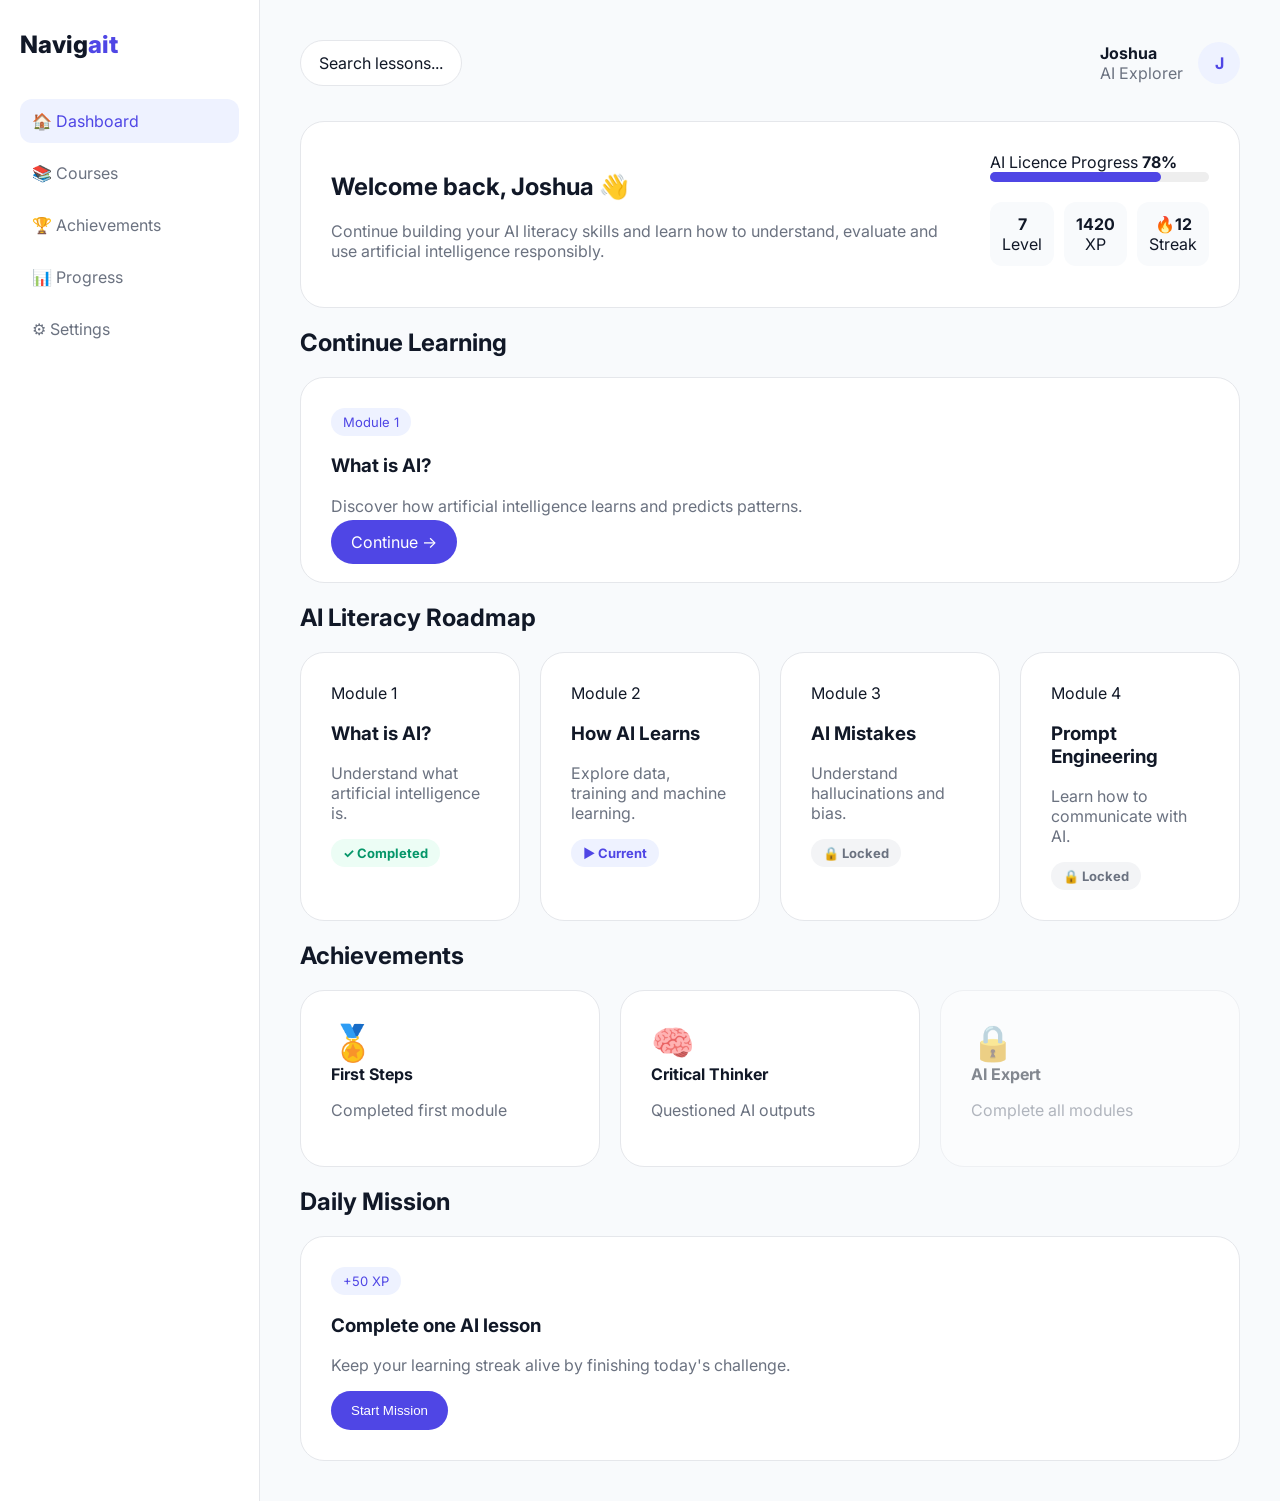
==== dashboard.html @ e2233ab3 "Initial Navigait prototype with AI learning module" ====
<!DOCTYPE html>
<html lang="en">

<head>

<meta charset="UTF-8">
<meta name="viewport" content="width=device-width, initial-scale=1.0">

<title>Navigait Dashboard</title>

<link rel="preconnect" href="https://fonts.googleapis.com">
<link rel="preconnect" href="https://fonts.gstatic.com" crossorigin>

<link href="https://fonts.googleapis.com/css2?family=Inter:wght@400;500;600;700;800&display=swap" rel="stylesheet">

<link rel="stylesheet" href="css/dashboard.css">

</head>


<body>


<div class="dashboard">


<!-- SIDEBAR -->

<aside class="sidebar">


<div class="logo">
Navig<span>ait</span>
</div>


<nav class="menu">

<a class="active">
🏠 Dashboard
</a>

<a>
📚 Courses
</a>

<a>
🏆 Achievements
</a>

<a>
📊 Progress
</a>

<a>
⚙ Settings
</a>

</nav>


</aside>





<!-- MAIN -->

<main class="main">



<header class="topbar">


<div class="search">
Search lessons...
</div>



<div class="profile">


<div>

<strong>Joshua</strong>

<p>
AI Explorer
</p>

</div>


<div class="avatar">
J
</div>


</div>


</header>





<!-- WELCOME -->


<section class="welcome">


<div>

<h1>
Welcome back, Joshua 👋
</h1>


<p>
Continue building your AI literacy skills and learn how to understand, evaluate and use artificial intelligence responsibly.
</p>


</div>



<div class="progress-card">


<div class="progress-title">

<span>
AI Licence Progress
</span>

<strong>
78%
</strong>

</div>



<div class="progress-bar">

<div class="progress-fill"></div>

</div>



<div class="stats">


<div class="stat">

<strong>
7
</strong>

<span>
Level
</span>

</div>


<div class="stat">

<strong>
1420
</strong>

<span>
XP
</span>

</div>


<div class="stat">

<strong>
🔥12
</strong>

<span>
Streak
</span>

</div>


</div>


</div>


</section>





<!-- CONTINUE LEARNING -->


<h2>
Continue Learning
</h2>


<section class="learning-card">


<div>

<span class="tag">
Module 1
</span>


<h3>
What is AI?
</h3>


<p>
Discover how artificial intelligence learns and predicts patterns.
</p>


</div>



<a class="button" href="modules/module1.html">
Continue →
</a>


</section>







<!-- ROADMAP -->


<h2>
AI Literacy Roadmap
</h2>



<section class="roadmap">



<div class="module-card">

<span>
Module 1
</span>

<h3>
What is AI?
</h3>

<p>
Understand what artificial intelligence is.
</p>

<b class="complete">
✓ Completed
</b>

</div>



<div class="module-card">

<span>
Module 2
</span>

<h3>
How AI Learns
</h3>

<p>
Explore data, training and machine learning.
</p>

<b class="current">
▶ Current
</b>

</div>



<div class="module-card">

<span>
Module 3
</span>

<h3>
AI Mistakes
</h3>

<p>
Understand hallucinations and bias.
</p>

<b class="locked">
🔒 Locked
</b>

</div>



<div class="module-card">

<span>
Module 4
</span>

<h3>
Prompt Engineering
</h3>

<p>
Learn how to communicate with AI.
</p>

<b class="locked">
🔒 Locked
</b>

</div>


</section>







<!-- ACHIEVEMENTS -->


<h2>
Achievements
</h2>



<section class="achievements">


<div class="badge-card">

<div class="badge-icon">
🏅
</div>

<strong>
First Steps
</strong>

<p>
Completed first module
</p>

</div>



<div class="badge-card">

<div class="badge-icon">
🧠
</div>

<strong>
Critical Thinker
</strong>

<p>
Questioned AI outputs
</p>

</div>



<div class="badge-card locked-badge">

<div class="badge-icon">
🔒
</div>

<strong>
AI Expert
</strong>

<p>
Complete all modules
</p>

</div>


</section>








<!-- DAILY MISSION -->


<h2>
Daily Mission
</h2>


<section class="mission">


<div>

<span class="tag">
+50 XP
</span>


<h3>
Complete one AI lesson
</h3>


<p>
Keep your learning streak alive by finishing today's challenge.
</p>


</div>


<button>
Start Mission
</button>


</section>





</main>


</div>


<script src="js/dashboard.js"></script>
<script src="js/storage.js"></script>

</body>

</html>
---- css/dashboard.css ----
:root {

--bg:#f8fafc;
--surface:#ffffff;
--text:#111827;
--muted:#6b7280;
--border:#e5e7eb;
--primary:#4f46e5;
--primary-light:#eef2ff;

}


*{
box-sizing:border-box;
}


body{

margin:0;
font-family:Inter,sans-serif;
background:var(--bg);
color:var(--text);

}


.dashboard{

display:grid;
grid-template-columns:260px 1fr;
min-height:100vh;

}


/* SIDEBAR */


.sidebar{

background:white;
border-right:1px solid var(--border);
padding:30px 20px;

}


.logo{

font-size:24px;
font-weight:800;

}


.logo span{

color:var(--primary);

}


.menu{

display:flex;
flex-direction:column;
gap:8px;
margin-top:40px;

}


.menu a{

padding:12px;
border-radius:12px;
color:var(--muted);

}


.menu .active{

background:var(--primary-light);
color:var(--primary);

}



/* MAIN */


.main{

padding:40px;

}


.topbar{

display:flex;
justify-content:space-between;
margin-bottom:35px;

}


.search{

background:white;
border:1px solid var(--border);
padding:12px 18px;
border-radius:999px;

}


.profile{

display:flex;
align-items:center;
gap:15px;

}


.profile p{

margin:0;
color:var(--muted);

}


.avatar{

height:42px;
width:42px;
border-radius:50%;
background:var(--primary-light);
color:var(--primary);
display:flex;
align-items:center;
justify-content:center;
font-weight:700;

}



/* CARDS */


.welcome,
.learning-card,
.module-card,
.badge-card,
.mission{

background:white;
border:1px solid var(--border);
border-radius:24px;
padding:30px;

}



.welcome{

display:flex;
justify-content:space-between;
gap:30px;

}


.welcome p,
.learning-card p,
.module-card p,
.badge-card p,
.mission p{

color:var(--muted);

}



.progress-card{

width:300px;

}


.progress-bar{

height:10px;
background:#eee;
border-radius:20px;

}


.progress-fill{

height:100%;
width:78%;
background:var(--primary);
border-radius:20px;

}



.stats{

display:flex;
gap:10px;
margin-top:20px;

}


.stat{

background:var(--bg);
padding:12px;
border-radius:12px;
text-align:center;
flex:1;

}



/* MODULES */


.roadmap,
.achievements{

display:grid;
grid-template-columns:repeat(auto-fit,minmax(220px,1fr));
gap:20px;

}



.complete,
.current,
.locked,
.tag{

display:inline-block;
padding:6px 12px;
border-radius:999px;
font-size:13px;

}


.complete{

background:#ecfdf5;
color:#059669;

}


.current,
.tag{

background:var(--primary-light);
color:var(--primary);

}


.locked{

background:#f3f4f6;
color:var(--muted);

}



/* BUTTONS */


.button,
.mission button{

background:var(--primary);
color:white;
border:none;
padding:12px 20px;
border-radius:999px;
text-decoration:none;
cursor:pointer;

}



/* ACHIEVEMENTS */


.badge-icon{

font-size:35px;

}


.locked-badge{

opacity:.5;

}




@media(max-width:900px){

.dashboard{

grid-template-columns:1fr;

}


.sidebar{

display:none;

}


.main{

padding:20px;

}


.welcome{

flex-direction:column;

}

}
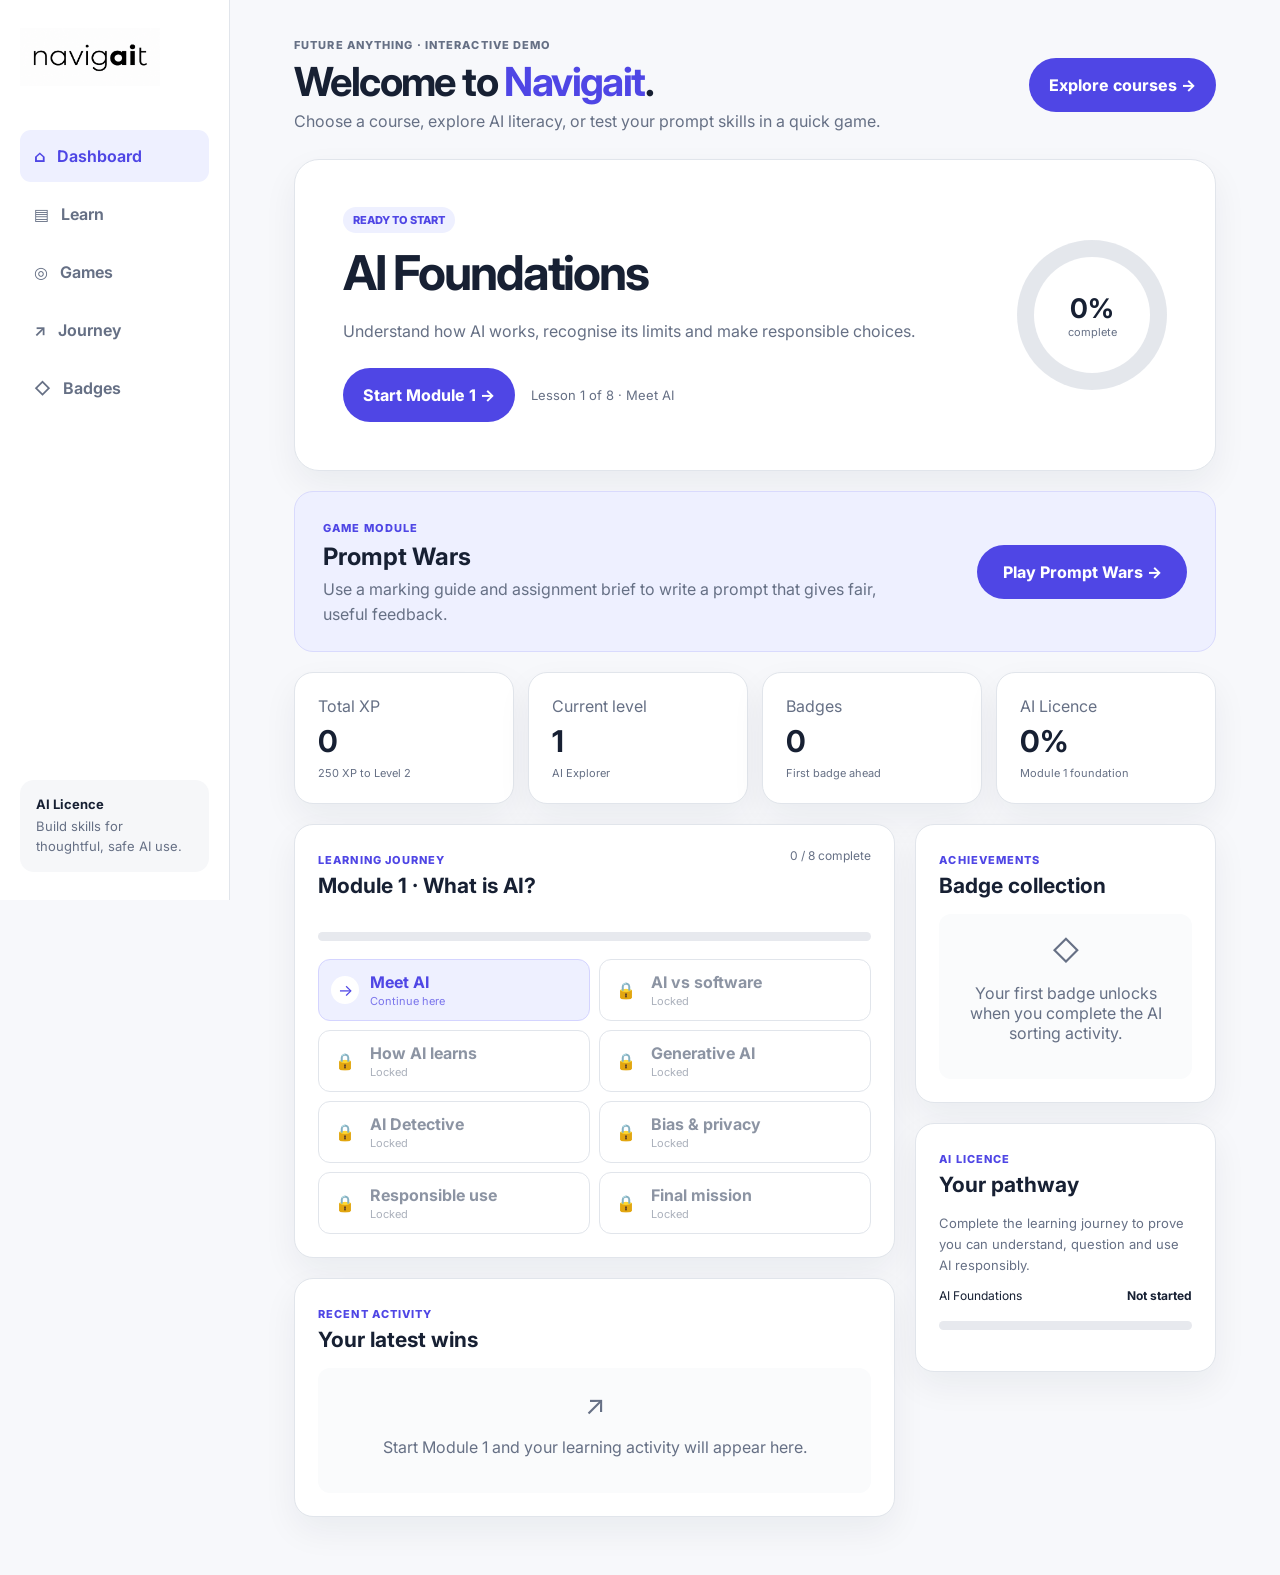
==== commit 90ea163b: "Polish Navigait learning hub and add Prompt Wars" ====
--- a/dashboard.html
+++ b/dashboard.html
@@ -1,492 +1,9 @@
-<!DOCTYPE html>
-<html lang="en">
-
-<head>
-
-<meta charset="UTF-8">
-<meta name="viewport" content="width=device-width, initial-scale=1.0">
-
-<title>Navigait Dashboard</title>
-
-<link rel="preconnect" href="https://fonts.googleapis.com">
-<link rel="preconnect" href="https://fonts.gstatic.com" crossorigin>
-
-<link href="https://fonts.googleapis.com/css2?family=Inter:wght@400;500;600;700;800&display=swap" rel="stylesheet">
-
-<link rel="stylesheet" href="css/dashboard.css">
-
-</head>
-
-
-<body>
-
-
-<div class="dashboard">
-
-
-<!-- SIDEBAR -->
-
-<aside class="sidebar">
-
-
-<div class="logo">
-Navig<span>ait</span>
-</div>
-
-
-<nav class="menu">
-
-<a class="active">
-🏠 Dashboard
-</a>
-
-<a>
-📚 Courses
-</a>
-
-<a>
-🏆 Achievements
-</a>
-
-<a>
-📊 Progress
-</a>
-
-<a>
-⚙ Settings
-</a>
-
-</nav>
-
-
-</aside>
-
-
-
-
-
-<!-- MAIN -->
-
-<main class="main">
-
-
-
-<header class="topbar">
-
-
-<div class="search">
-Search lessons...
-</div>
-
-
-
-<div class="profile">
-
-
-<div>
-
-<strong>Joshua</strong>
-
-<p>
-AI Explorer
-</p>
-
-</div>
-
-
-<div class="avatar">
-J
-</div>
-
-
-</div>
-
-
-</header>
-
-
-
-
-
-<!-- WELCOME -->
-
-
-<section class="welcome">
-
-
-<div>
-
-<h1>
-Welcome back, Joshua 👋
-</h1>
-
-
-<p>
-Continue building your AI literacy skills and learn how to understand, evaluate and use artificial intelligence responsibly.
-</p>
-
-
-</div>
-
-
-
-<div class="progress-card">
-
-
-<div class="progress-title">
-
-<span>
-AI Licence Progress
-</span>
-
-<strong>
-78%
-</strong>
-
-</div>
-
-
-
-<div class="progress-bar">
-
-<div class="progress-fill"></div>
-
-</div>
-
-
-
-<div class="stats">
-
-
-<div class="stat">
-
-<strong>
-7
-</strong>
-
-<span>
-Level
-</span>
-
-</div>
-
-
-<div class="stat">
-
-<strong>
-1420
-</strong>
-
-<span>
-XP
-</span>
-
-</div>
-
-
-<div class="stat">
-
-<strong>
-🔥12
-</strong>
-
-<span>
-Streak
-</span>
-
-</div>
-
-
-</div>
-
-
-</div>
-
-
-</section>
-
-
-
-
-
-<!-- CONTINUE LEARNING -->
-
-
-<h2>
-Continue Learning
-</h2>
-
-
-<section class="learning-card">
-
-
-<div>
-
-<span class="tag">
-Module 1
-</span>
-
-
-<h3>
-What is AI?
-</h3>
-
-
-<p>
-Discover how artificial intelligence learns and predicts patterns.
-</p>
-
-
-</div>
-
-
-
-<a class="button" href="modules/module1.html">
-Continue →
-</a>
-
-
-</section>
-
-
-
-
-
-
-
-<!-- ROADMAP -->
-
-
-<h2>
-AI Literacy Roadmap
-</h2>
-
-
-
-<section class="roadmap">
-
-
-
-<div class="module-card">
-
-<span>
-Module 1
-</span>
-
-<h3>
-What is AI?
-</h3>
-
-<p>
-Understand what artificial intelligence is.
-</p>
-
-<b class="complete">
-✓ Completed
-</b>
-
-</div>
-
-
-
-<div class="module-card">
-
-<span>
-Module 2
-</span>
-
-<h3>
-How AI Learns
-</h3>
-
-<p>
-Explore data, training and machine learning.
-</p>
-
-<b class="current">
-▶ Current
-</b>
-
-</div>
-
-
-
-<div class="module-card">
-
-<span>
-Module 3
-</span>
-
-<h3>
-AI Mistakes
-</h3>
-
-<p>
-Understand hallucinations and bias.
-</p>
-
-<b class="locked">
-🔒 Locked
-</b>
-
-</div>
-
-
-
-<div class="module-card">
-
-<span>
-Module 4
-</span>
-
-<h3>
-Prompt Engineering
-</h3>
-
-<p>
-Learn how to communicate with AI.
-</p>
-
-<b class="locked">
-🔒 Locked
-</b>
-
-</div>
-
-
-</section>
-
-
-
-
-
-
-
-<!-- ACHIEVEMENTS -->
-
-
-<h2>
-Achievements
-</h2>
-
-
-
-<section class="achievements">
-
-
-<div class="badge-card">
-
-<div class="badge-icon">
-🏅
-</div>
-
-<strong>
-First Steps
-</strong>
-
-<p>
-Completed first module
-</p>
-
-</div>
-
-
-
-<div class="badge-card">
-
-<div class="badge-icon">
-🧠
-</div>
-
-<strong>
-Critical Thinker
-</strong>
-
-<p>
-Questioned AI outputs
-</p>
-
-</div>
-
-
-
-<div class="badge-card locked-badge">
-
-<div class="badge-icon">
-🔒
-</div>
-
-<strong>
-AI Expert
-</strong>
-
-<p>
-Complete all modules
-</p>
-
-</div>
-
-
-</section>
-
-
-
-
-
-
-
-
-<!-- DAILY MISSION -->
-
-
-<h2>
-Daily Mission
-</h2>
-
-
-<section class="mission">
-
-
-<div>
-
-<span class="tag">
-+50 XP
-</span>
-
-
-<h3>
-Complete one AI lesson
-</h3>
-
-
-<p>
-Keep your learning streak alive by finishing today's challenge.
-</p>
-
-
-</div>
-
-
-<button>
-Start Mission
-</button>
-
-
-</section>
-
-
-
-
-
-</main>
-
-
-</div>
-
-
-<script src="js/dashboard.js"></script>
-<script src="js/storage.js"></script>
-
-</body>
-
-</html>+<!doctype html><html lang="en"><head><meta charset="utf-8"><meta name="viewport" content="width=device-width,initial-scale=1"><title>Navigait | Learning Hub</title><link rel="icon" href="logo.png"><link rel="preconnect" href="https://fonts.googleapis.com"><link rel="preconnect" href="https://fonts.gstatic.com" crossorigin><link href="https://fonts.googleapis.com/css2?family=Inter:wght@400;500;600;700;800&display=swap" rel="stylesheet"><link rel="stylesheet" href="css/dashboard.css"></head>
+<body class="expo-dashboard"><a class="skip-link" href="#main">Skip to dashboard</a><aside class="sidebar"><a href="index.html" class="logo"><img src="logo.png" alt="Navigait"></a><nav aria-label="Main navigation"><a class="active" href="dashboard.html">⌂ <span>Dashboard</span></a><a href="modules/module1.html">▤ <span>Learn</span></a><a href="modules/prompt-wars.html">◎ <span>Games</span></a><a href="#journey">↗ <span>Journey</span></a><a href="#achievements">◇ <span>Badges</span></a></nav><div class="sidebar-note"><strong>AI Licence</strong><span>Build skills for thoughtful, safe AI use.</span></div></aside>
+<main class="main" id="main"><header class="topbar"><div><p class="eyebrow">FUTURE ANYTHING · INTERACTIVE DEMO</p><h1>Welcome to <span>Navigait</span>.</h1><p>Choose a course, explore AI literacy, or test your prompt skills in a quick game.</p></div><button id="continueTop" class="primary-btn">Explore courses →</button></header>
+<section class="hero-card enter"><div><span class="status-pill" id="moduleStatus">IN PROGRESS</span><h2 id="heroTitle">AI Foundations</h2><p id="heroDescription">Understand how AI works, recognise its limits and make responsible choices.</p><div class="hero-actions"><button id="continueHero" class="primary-btn">Start Module 1 →</button><span id="currentLesson">Lesson 1 of 8</span></div></div><div class="ring" id="progressRing"><div><strong id="moduleProgress">0%</strong><span>complete</span></div></div></section>
+<section class="game-module enter"><div><span class="eyebrow">GAME MODULE</span><h2>Prompt Wars</h2><p>Use a marking guide and assignment brief to write a prompt that gives fair, useful feedback.</p></div><a class="primary-btn" href="modules/prompt-wars.html">Play Prompt Wars →</a></section>
+<section class="stats enter"><article><span>Total XP</span><strong id="xp">0</strong><small id="nextLevel">250 XP to Level 2</small></article><article><span>Current level</span><strong id="level">1</strong><small>AI Explorer</small></article><article><span>Badges</span><strong id="badgeCount">0</strong><small id="badgeSummary">First badge ahead</small></article><article><span>AI Licence</span><strong id="licencePercent">0%</strong><small>Module 1 foundation</small></article></section>
+<div class="dashboard-grid"><div><section class="card enter" id="journey"><div class="card-heading"><div><span class="eyebrow">LEARNING JOURNEY</span><h2>Module 1 · What is AI?</h2></div><span id="sectionsComplete">0 / 8 complete</span></div><div class="progress"><span id="progressFill"></span></div><div id="learningPath" class="learning-path"></div></section><section class="card enter"><div class="card-heading"><div><span class="eyebrow">RECENT ACTIVITY</span><h2>Your latest wins</h2></div></div><div id="recentActivity"></div></section></div>
+<div><section class="card enter" id="achievements"><span class="eyebrow">ACHIEVEMENTS</span><h2>Badge collection</h2><div id="achievementList" class="badges"></div></section><section class="card licence-card enter"><span class="eyebrow">AI LICENCE</span><h2>Your pathway</h2><p>Complete the learning journey to prove you can understand, question and use AI responsibly.</p><div class="licence-row"><span>AI Foundations</span><strong id="licenceState">Not started</strong></div><div class="progress"><span id="licenceFill"></span></div></section><section class="card developer-card enter" hidden><span class="eyebrow">PROTOTYPE CONTROLS</span><h2>Testing</h2><button id="resetAll" class="text-btn">Reset Entire Prototype</button><p class="small">Module-only reset is available inside Module 1.</p></section></div></div></main>
+<dialog id="resetAllDialog"><h2>Reset the entire prototype?</h2><p>This permanently clears all locally saved XP, badges, activity and responses on this browser.</p><div><button id="cancelResetAll">Cancel</button><button id="confirmResetAll" class="danger-btn">Reset everything</button></div></dialog><script src="js/storage.js"></script><script src="js/dashboard.js"></script></body></html>
--- a/css/dashboard.css
+++ b/css/dashboard.css
@@ -1,361 +1,6 @@
-:root {
-
---bg:#f8fafc;
---surface:#ffffff;
---text:#111827;
---muted:#6b7280;
---border:#e5e7eb;
---primary:#4f46e5;
---primary-light:#eef2ff;
-
-}
-
-
-*{
-box-sizing:border-box;
-}
-
-
-body{
-
-margin:0;
-font-family:Inter,sans-serif;
-background:var(--bg);
-color:var(--text);
-
-}
-
-
-.dashboard{
-
-display:grid;
-grid-template-columns:260px 1fr;
-min-height:100vh;
-
-}
-
-
-/* SIDEBAR */
-
-
-.sidebar{
-
-background:white;
-border-right:1px solid var(--border);
-padding:30px 20px;
-
-}
-
-
-.logo{
-
-font-size:24px;
-font-weight:800;
-
-}
-
-
-.logo span{
-
-color:var(--primary);
-
-}
-
-
-.menu{
-
-display:flex;
-flex-direction:column;
-gap:8px;
-margin-top:40px;
-
-}
-
-
-.menu a{
-
-padding:12px;
-border-radius:12px;
-color:var(--muted);
-
-}
-
-
-.menu .active{
-
-background:var(--primary-light);
-color:var(--primary);
-
-}
-
-
-
-/* MAIN */
-
-
-.main{
-
-padding:40px;
-
-}
-
-
-.topbar{
-
-display:flex;
-justify-content:space-between;
-margin-bottom:35px;
-
-}
-
-
-.search{
-
-background:white;
-border:1px solid var(--border);
-padding:12px 18px;
-border-radius:999px;
-
-}
-
-
-.profile{
-
-display:flex;
-align-items:center;
-gap:15px;
-
-}
-
-
-.profile p{
-
-margin:0;
-color:var(--muted);
-
-}
-
-
-.avatar{
-
-height:42px;
-width:42px;
-border-radius:50%;
-background:var(--primary-light);
-color:var(--primary);
-display:flex;
-align-items:center;
-justify-content:center;
-font-weight:700;
-
-}
-
-
-
-/* CARDS */
-
-
-.welcome,
-.learning-card,
-.module-card,
-.badge-card,
-.mission{
-
-background:white;
-border:1px solid var(--border);
-border-radius:24px;
-padding:30px;
-
-}
-
-
-
-.welcome{
-
-display:flex;
-justify-content:space-between;
-gap:30px;
-
-}
-
-
-.welcome p,
-.learning-card p,
-.module-card p,
-.badge-card p,
-.mission p{
-
-color:var(--muted);
-
-}
-
-
-
-.progress-card{
-
-width:300px;
-
-}
-
-
-.progress-bar{
-
-height:10px;
-background:#eee;
-border-radius:20px;
-
-}
-
-
-.progress-fill{
-
-height:100%;
-width:78%;
-background:var(--primary);
-border-radius:20px;
-
-}
-
-
-
-.stats{
-
-display:flex;
-gap:10px;
-margin-top:20px;
-
-}
-
-
-.stat{
-
-background:var(--bg);
-padding:12px;
-border-radius:12px;
-text-align:center;
-flex:1;
-
-}
-
-
-
-/* MODULES */
-
-
-.roadmap,
-.achievements{
-
-display:grid;
-grid-template-columns:repeat(auto-fit,minmax(220px,1fr));
-gap:20px;
-
-}
-
-
-
-.complete,
-.current,
-.locked,
-.tag{
-
-display:inline-block;
-padding:6px 12px;
-border-radius:999px;
-font-size:13px;
-
-}
-
-
-.complete{
-
-background:#ecfdf5;
-color:#059669;
-
-}
-
-
-.current,
-.tag{
-
-background:var(--primary-light);
-color:var(--primary);
-
-}
-
-
-.locked{
-
-background:#f3f4f6;
-color:var(--muted);
-
-}
-
-
-
-/* BUTTONS */
-
-
-.button,
-.mission button{
-
-background:var(--primary);
-color:white;
-border:none;
-padding:12px 20px;
-border-radius:999px;
-text-decoration:none;
-cursor:pointer;
-
-}
-
-
-
-/* ACHIEVEMENTS */
-
-
-.badge-icon{
-
-font-size:35px;
-
-}
-
-
-.locked-badge{
-
-opacity:.5;
-
-}
-
-
-
-
-@media(max-width:900px){
-
-.dashboard{
-
-grid-template-columns:1fr;
-
-}
-
-
-.sidebar{
-
-display:none;
-
-}
-
-
-.main{
-
-padding:20px;
-
-}
-
-
-.welcome{
-
-flex-direction:column;
-
-}
-
-}+:root{--bg:#f7f8fb;--surface:#fff;--text:#172033;--muted:#667085;--border:#e1e5eb;--primary:#4f46e5;--primary-soft:#eef0ff;--success:#147a50;--success-soft:#eaf8f1;--shadow:0 14px 35px rgba(23,32,51,.06)}*{box-sizing:border-box}html{scroll-behavior:smooth}body{margin:0;background:var(--bg);color:var(--text);font-family:Inter,system-ui,sans-serif}button{font:inherit}.skip-link{position:fixed;top:-60px;left:12px;background:var(--text);color:#fff;padding:10px;z-index:100}.skip-link:focus{top:12px}.sidebar{position:fixed;inset:0 auto 0 0;width:230px;padding:28px 20px;background:#fff;border-right:1px solid var(--border);display:flex;flex-direction:column;z-index:20}.logo img{width:140px}.sidebar nav{display:grid;gap:6px;margin-top:40px}.sidebar nav a{display:flex;gap:12px;padding:12px 14px;border-radius:11px;text-decoration:none;color:var(--muted);font-weight:650}.sidebar nav a:hover,.sidebar nav a.active{background:var(--primary-soft);color:var(--primary)}.sidebar-note{margin-top:auto;padding:16px;background:#f6f7f9;border-radius:14px;font-size:13px}.sidebar-note strong,.sidebar-note span{display:block}.sidebar-note span{color:var(--muted);margin-top:5px;line-height:1.5}.main{margin-left:230px;max-width:1500px;padding:38px clamp(24px,5vw,68px)}.topbar{display:flex;justify-content:space-between;gap:30px;align-items:center;margin-bottom:28px}.eyebrow{color:var(--primary);font-size:11px;font-weight:800;letter-spacing:.1em}.topbar h1{font-size:clamp(29px,4vw,40px);letter-spacing:-.04em;margin:5px 0}.topbar p{margin:0;color:var(--muted)}.primary-btn{border:0;border-radius:99px;background:var(--primary);color:#fff;padding:13px 20px;font-weight:750;cursor:pointer;white-space:nowrap}.primary-btn:hover{transform:translateY(-2px);box-shadow:0 9px 22px rgba(79,70,229,.22)}button:focus-visible,a:focus-visible{outline:3px solid rgba(79,70,229,.3);outline-offset:2px}.hero-card{padding:clamp(28px,5vw,48px);border:1px solid var(--border);border-radius:25px;background:#fff;box-shadow:var(--shadow);display:grid;grid-template-columns:1fr auto;align-items:center;gap:30px}.hero-card h2{font-size:clamp(31px,5vw,48px);letter-spacing:-.045em;margin:15px 0 7px}.hero-card p{color:var(--muted);max-width:650px;line-height:1.65}.status-pill{padding:6px 10px;border-radius:99px;background:var(--primary-soft);color:var(--primary);font-size:11px;font-weight:800}.hero-actions{display:flex;align-items:center;gap:16px;margin-top:24px}.hero-actions span{color:var(--muted);font-size:13px}.ring{width:150px;height:150px;border-radius:50%;display:grid;place-items:center;background:conic-gradient(var(--primary) 0,#e4e7ec 0)}.ring>div{width:116px;height:116px;border-radius:50%;background:#fff;display:grid;place-content:center;text-align:center}.ring strong{font-size:27px}.ring span{font-size:11px;color:var(--muted)}.stats{display:grid;grid-template-columns:repeat(4,1fr);gap:14px;margin:20px 0}.stats article,.card{padding:23px;border:1px solid var(--border);border-radius:19px;background:#fff;box-shadow:var(--shadow)}.stats span,.stats small{display:block;color:var(--muted)}.stats strong{display:block;font-size:30px;margin:7px 0}.stats small{font-size:11px}.dashboard-grid{display:grid;grid-template-columns:minmax(0,2fr) minmax(275px,1fr);gap:20px}.card{margin-bottom:20px}.card h2{margin:5px 0 16px;font-size:21px}.card-heading{display:flex;justify-content:space-between;gap:20px;align-items:flex-start}.card-heading>span{color:var(--muted);font-size:12px}.progress{height:9px;background:#e7e9ee;border-radius:99px;overflow:hidden;margin:18px 0}.progress span{display:block;width:0;height:100%;background:var(--primary);transition:width .8s ease}.learning-path{display:grid;grid-template-columns:1fr 1fr;gap:9px}.journey-item{display:flex;align-items:center;gap:11px;padding:12px;border:1px solid var(--border);border-radius:12px;text-decoration:none;color:var(--text)}.journey-item.complete{background:var(--success-soft);color:var(--success);border-color:#c4e5d4}.journey-item.current{background:var(--primary-soft);color:var(--primary);border-color:#d4d4ff}.journey-item.locked{color:#8c94a3}.journey-state{width:28px;height:28px;border-radius:50%;background:#fff;display:grid;place-items:center}.journey-item strong,.journey-item small{display:block}.journey-item small{font-size:11px;margin-top:2px;opacity:.72}.activity-item{display:flex;gap:12px;padding:14px 0;border-bottom:1px solid var(--border)}.activity-item:last-child{border:0}.activity-icon{width:34px;height:34px;display:grid;place-items:center;border-radius:10px;background:var(--primary-soft);color:var(--primary);font-weight:800}.activity-item strong,.activity-item small{display:block}.activity-item small{margin-top:4px;color:var(--muted);font-size:11px}.badges{display:grid;gap:9px}.badge{padding:12px;border-radius:11px;background:var(--primary-soft);color:var(--primary);display:flex;gap:9px}.empty{text-align:center;padding:20px;color:var(--muted);background:#fafbfc;border-radius:12px}.empty>span{font-size:27px}.licence-card p,.small{color:var(--muted);font-size:13px;line-height:1.6}.licence-row{display:flex;justify-content:space-between;font-size:12px}.text-btn{border:1px solid var(--border);background:#fff;border-radius:9px;padding:9px 13px;cursor:pointer}.enter{opacity:0;transform:translateY(9px);transition:.45s ease}.ready .enter{opacity:1;transform:none}dialog{max-width:440px;border:1px solid var(--border);border-radius:17px;padding:25px;color:var(--text)}dialog::backdrop{background:rgba(23,32,51,.4)}dialog div{display:flex;justify-content:flex-end;gap:9px}dialog button{padding:10px 15px;border:1px solid var(--border);background:#fff;border-radius:9px}.danger-btn{background:#b42318!important;color:#fff;border:0!important}
+@media(max-width:950px){.sidebar{width:76px;padding:24px 11px}.logo img{display:none}.sidebar nav a{justify-content:center;font-size:20px}.sidebar nav span,.sidebar-note{display:none}.main{margin-left:76px;padding:28px 24px}.dashboard-grid{grid-template-columns:1fr}.stats{grid-template-columns:1fr 1fr}}
+@media(max-width:600px){.sidebar{position:static;width:auto;height:58px;padding:8px 14px;display:flex;flex-direction:row;align-items:center}.logo img{display:block;width:105px}.sidebar nav{margin:0 0 0 auto;display:flex}.sidebar nav a{padding:8px}.sidebar nav a:nth-child(n+3){display:none}.main{margin:0;padding:20px 14px}.topbar{align-items:flex-start}.topbar .primary-btn{display:none}.hero-card{grid-template-columns:1fr}.ring{width:118px;height:118px}.ring>div{width:91px;height:91px}.hero-actions{align-items:flex-start;flex-direction:column}.stats,.learning-path{grid-template-columns:1fr}.card-heading{display:block}}
+@media(prefers-reduced-motion:reduce){*{transition:none!important}}
+.expo-dashboard .sidebar nav a{min-height:52px;align-items:center}.expo-dashboard .primary-btn{min-height:54px;display:inline-flex;align-items:center;justify-content:center}.expo-dashboard .game-module .primary-btn{min-width:210px}.expo-dashboard .topbar h1 span{color:var(--primary)}
+.game-module{display:flex;justify-content:space-between;align-items:center;gap:24px;margin:20px 0;padding:24px 28px;border:1px solid #d9dafd;border-radius:19px;background:var(--primary-soft)}.game-module h2{margin:6px 0;font-size:24px}.game-module p{max-width:600px;margin:0;color:var(--muted);line-height:1.55}.game-module .primary-btn{text-decoration:none}@media(max-width:600px){.game-module{align-items:flex-start;flex-direction:column}}
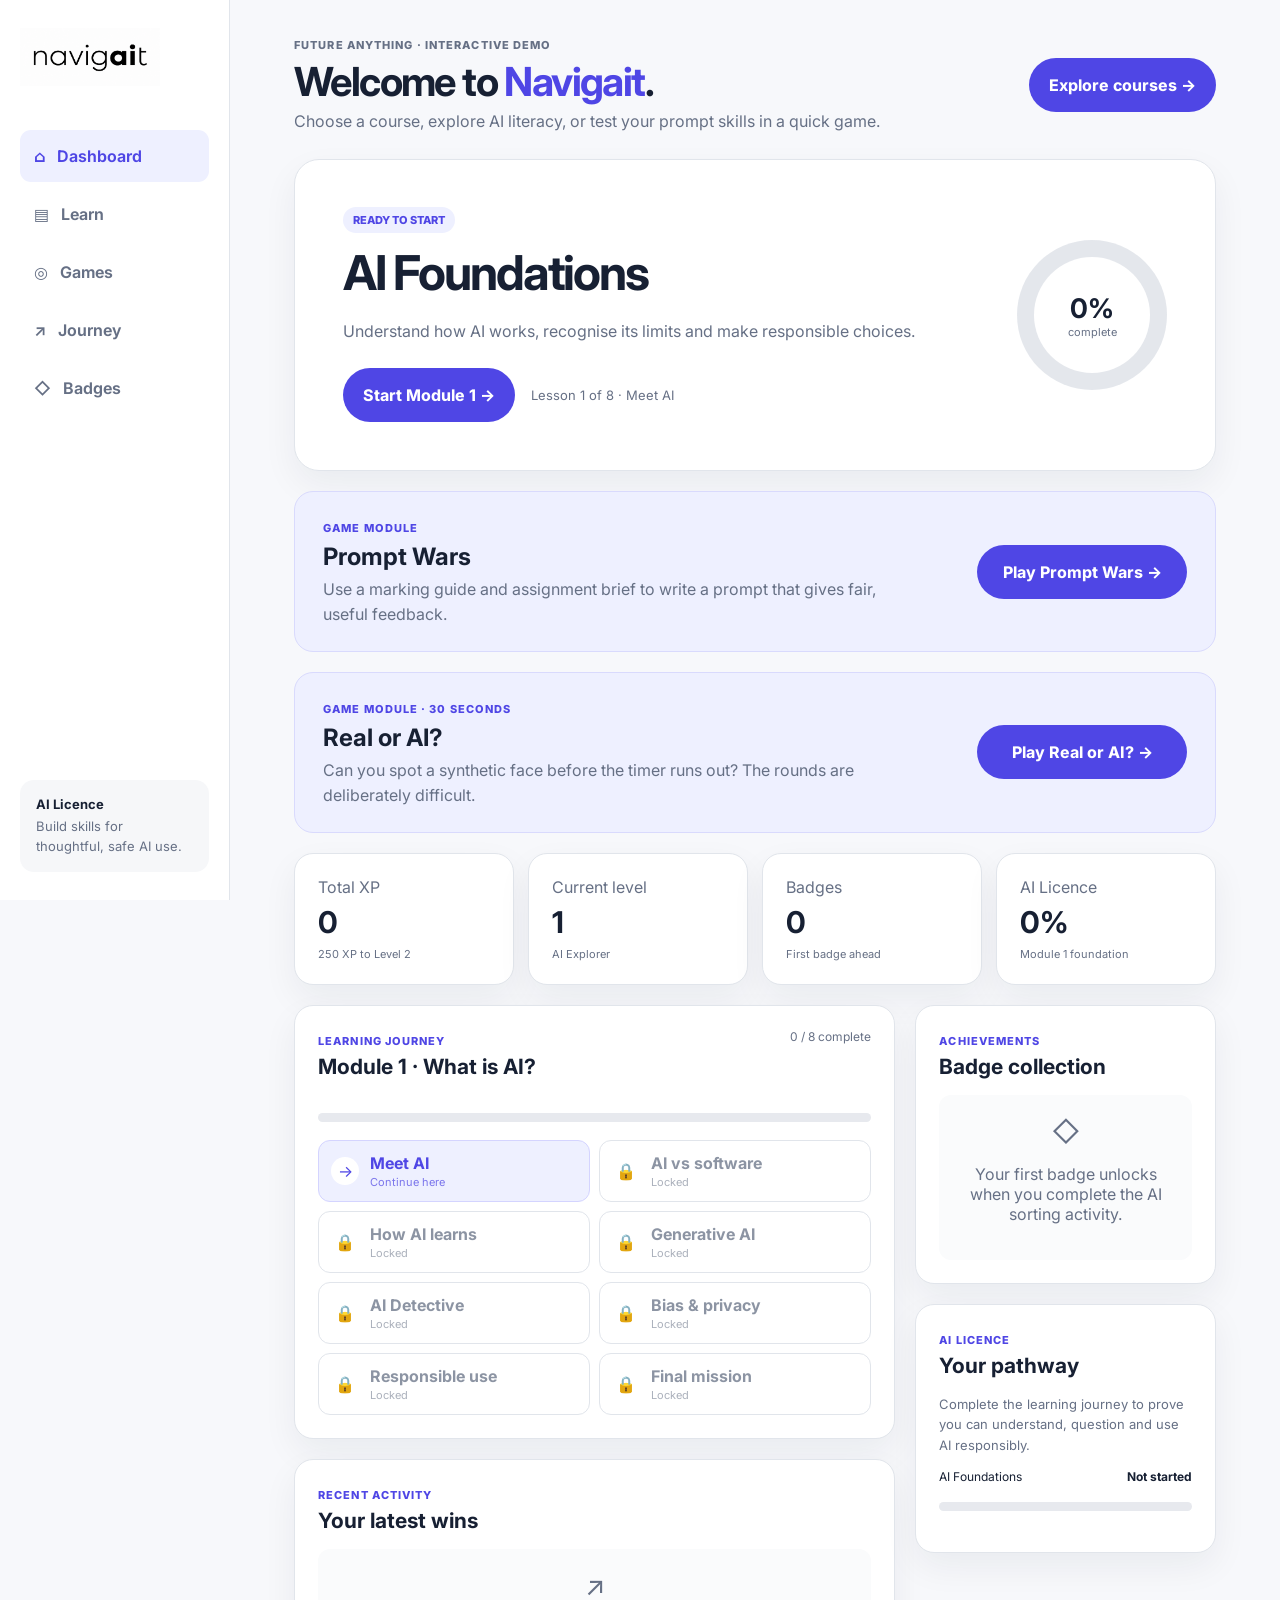
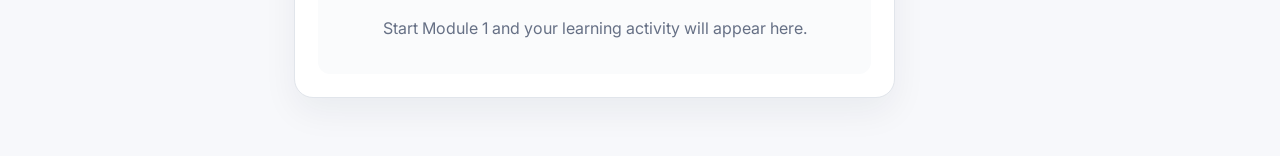
==== commit 9cee4b3c: "Add Real or AI image challenge" ====
--- a/dashboard.html
+++ b/dashboard.html
@@ -3,6 +3,7 @@
 <main class="main" id="main"><header class="topbar"><div><p class="eyebrow">FUTURE ANYTHING · INTERACTIVE DEMO</p><h1>Welcome to <span>Navigait</span>.</h1><p>Choose a course, explore AI literacy, or test your prompt skills in a quick game.</p></div><button id="continueTop" class="primary-btn">Explore courses →</button></header>
 <section class="hero-card enter"><div><span class="status-pill" id="moduleStatus">IN PROGRESS</span><h2 id="heroTitle">AI Foundations</h2><p id="heroDescription">Understand how AI works, recognise its limits and make responsible choices.</p><div class="hero-actions"><button id="continueHero" class="primary-btn">Start Module 1 →</button><span id="currentLesson">Lesson 1 of 8</span></div></div><div class="ring" id="progressRing"><div><strong id="moduleProgress">0%</strong><span>complete</span></div></div></section>
 <section class="game-module enter"><div><span class="eyebrow">GAME MODULE</span><h2>Prompt Wars</h2><p>Use a marking guide and assignment brief to write a prompt that gives fair, useful feedback.</p></div><a class="primary-btn" href="modules/prompt-wars.html">Play Prompt Wars →</a></section>
+<section class="game-module enter"><div><span class="eyebrow">GAME MODULE · 30 SECONDS</span><h2>Real or AI?</h2><p>Can you spot a synthetic face before the timer runs out? The rounds are deliberately difficult.</p></div><a class="primary-btn" href="modules/real-or-ai.html">Play Real or AI? →</a></section>
 <section class="stats enter"><article><span>Total XP</span><strong id="xp">0</strong><small id="nextLevel">250 XP to Level 2</small></article><article><span>Current level</span><strong id="level">1</strong><small>AI Explorer</small></article><article><span>Badges</span><strong id="badgeCount">0</strong><small id="badgeSummary">First badge ahead</small></article><article><span>AI Licence</span><strong id="licencePercent">0%</strong><small>Module 1 foundation</small></article></section>
 <div class="dashboard-grid"><div><section class="card enter" id="journey"><div class="card-heading"><div><span class="eyebrow">LEARNING JOURNEY</span><h2>Module 1 · What is AI?</h2></div><span id="sectionsComplete">0 / 8 complete</span></div><div class="progress"><span id="progressFill"></span></div><div id="learningPath" class="learning-path"></div></section><section class="card enter"><div class="card-heading"><div><span class="eyebrow">RECENT ACTIVITY</span><h2>Your latest wins</h2></div></div><div id="recentActivity"></div></section></div>
 <div><section class="card enter" id="achievements"><span class="eyebrow">ACHIEVEMENTS</span><h2>Badge collection</h2><div id="achievementList" class="badges"></div></section><section class="card licence-card enter"><span class="eyebrow">AI LICENCE</span><h2>Your pathway</h2><p>Complete the learning journey to prove you can understand, question and use AI responsibly.</p><div class="licence-row"><span>AI Foundations</span><strong id="licenceState">Not started</strong></div><div class="progress"><span id="licenceFill"></span></div></section><section class="card developer-card enter" hidden><span class="eyebrow">PROTOTYPE CONTROLS</span><h2>Testing</h2><button id="resetAll" class="text-btn">Reset Entire Prototype</button><p class="small">Module-only reset is available inside Module 1.</p></section></div></div></main>
